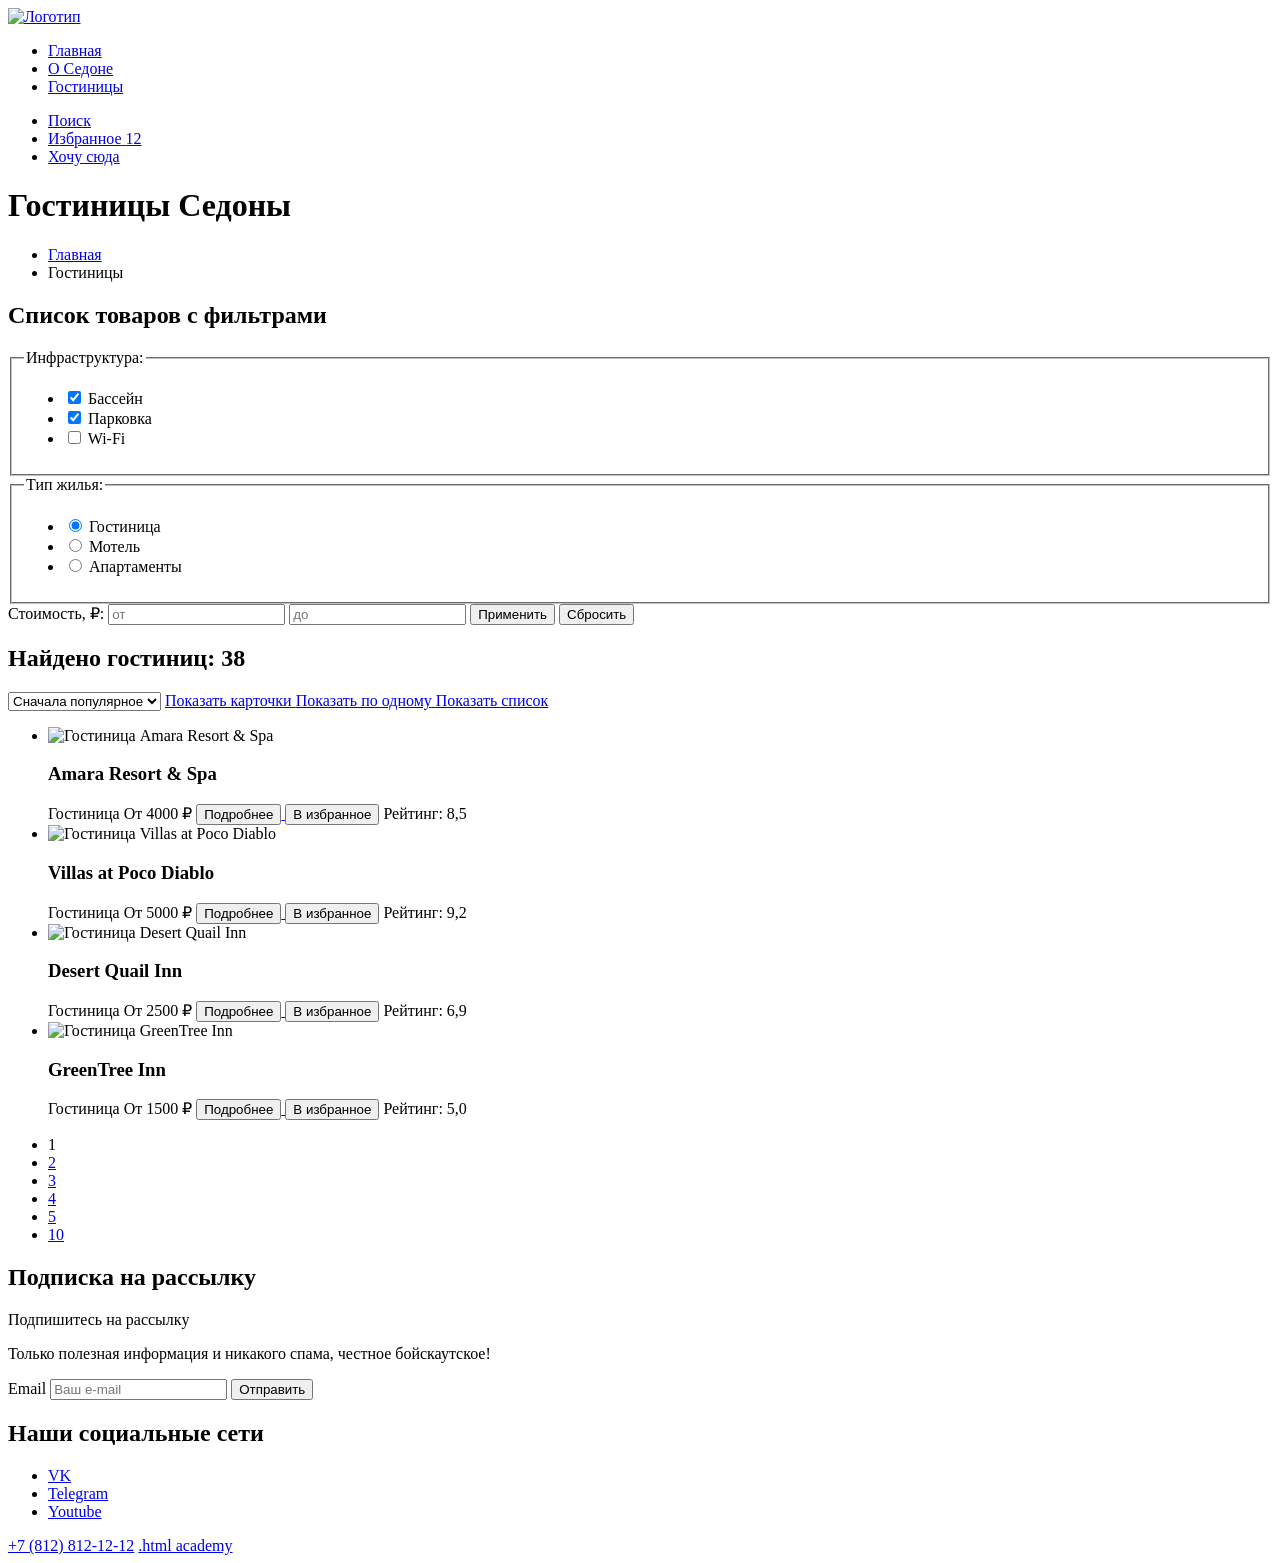
==== catalog.html @ 197e9eb6 "Добавление разметки каталога" ====
<!DOCTYPE html>
<html lang="ru">

    <head>
        <meta charset="UTF-8">
        <meta name="viewport" content="width=device-width, initial-scale=1.0">
        <title>Седона - каталог гостиниц</title>
    </head>

    <body>
        <header class="main-header">
            <nav class="site-navigation">
                <a class="logo-link" href="#">
                    <img src="img/logo.png" alt="Логотип">
                </a>
                <ul class="nav-list">
                    <li class="nav-list-item">
                        <a class="nav-list-link" href="index.html">Главная</a>
                    </li>
                    <li class="nav-list-item">
                        <a class="nav-list-link" href="about.html">О Седоне</a>
                    </li>
                    <li class="nav-list-item">
                        <a class="nav-list-link-current" href="catalog.html">Гостиницы</a>
                    </li>
                </ul>
                <ul class="nav-list navigation-user">
                    <li class="nav-list-item">
                        <a class="nav-list-link" href="search.html">
                            <span class="visually-hidden">Поиск</span>
                        </a>
                    </li>
                    <li class="nav-list-item">
                        <a class="nav-list-link" href="selected.html">
                            <span class="visually-hidden">Избранное</span>
                            <span class="selected-number">12</span>
                        </a>
                    </li>
                    <li class="nav-list-item">
                        <a class="nav-list-link" href="#">Хочу сюда</a>
                    </li>
                </ul>
            </nav>
        </header>
        <main>
            <header class="header-inner">
                <h1 class="header-inner-title">Гостиницы Седоны</h1>
                <ul class="breadcrumbs">
                    <li class="breadcrumbs-item">
                        <a class="breadctumbs-item-link" href="index.html">
                            <span class="visually-hidden">Главная</span>
                        </a>
                    </li>
                    <li class="breadcrumbs-item">
                        <a class="breadctumbs-item-link">Гостиницы</a>
                    </li>
                </ul>
            </header>
            <section class="catalog-products">
                <h2 class="visually-hidden">Список товаров с фильтрами</h2>
                <form class="catalog-filter" action="https://echo.htmlacademy.ru" method="get">
                    <fieldset class="catalog-filter-group">
                        <legend class="catalog-filter-title">Инфраструктура:</legend>
                        <ul class="catalog-filter-list">
                            <li class="catalog-filter-list-item">
                                <label class="control">
                                    <input class="control-input" type="checkbox" name="pool" checked>
                                    Бассейн
                                </label>
                            </li>
                            <li class="catalog-filter-list-item">
                                <label class="control">
                                    <input class="control-input" type="checkbox" name="parking" checked>
                                    Парковка
                                </label>
                            </li>
                            <li class="catalog-filter-list-item">
                                <label class="control">
                                    <input class="control-input" type="checkbox" name="wifi">
                                    Wi-Fi
                                </label>
                            </li>
                        </ul>
                    </fieldset>
                    <fieldset class="catalog-filter-group">
                        <legend class="catalog-filter-title">Тип жилья:</legend>
                        <ul class="catalog-filter-list">
                            <li class="catalog-filter-list-item">
                                <label class="control">
                                    <input class="control-input" type="radio" name="accomodation" value="hotel" checked>
                                    Гостиница
                                </label>
                            </li>
                            <li class="catalog-filter-list-item">
                                <label class="control">
                                    <input class="control-input" type="radio" name="accomodation" value="motel">
                                    Мотель
                                </label>
                            </li>
                            <li class="catalog-filter-list-item">
                                <label class="control">
                                    <input class="control-input" type="radio" name="accomodation" value="apartments">
                                    Апартаменты
                                </label>
                            </li>
                        </ul>
                    </fieldset>
                    <label for="filter-from">Стоимость, ₽:</label>
                    <input class="filter-from" type="number" placeholder="от" name="filter-from" id="filter-from">
                    <input class="filter-to" type="number" placeholder="до" name="filter-to" id="filter-to">
                    <button class="button-submit" type="submit">Применить</button>
                    <button class="button-reset" type="reset">Сбросить</button>
                </form>
            </section>
            <h2 class="filter-results">Найдено гостиниц: 38</h2>
            <select class="select-control">
                <option value="popular">Сначала популярное</option>
                <option value="cheap">Сначала дешевое</option>
                <option value="expensive">Сначала дорогое</option>
            </select>
            <a href="#" class="button button-light">
                <span class="visually-hidden">Показать карточки</span>
            </a>
            <a class="button" href="#">
                <span class="visually-hidden">Показать по одному</span>
            </a>
            <a class="button" href="#">
                <span class="visually-hidden">Показать список</span>
            </a>
            <ul class="hotels-list">
                <li class="hotels-list-item">
                    <div class="hotel-card">
                        <img class="hotel-card-image" src="#" alt="Гостиница Amara Resort & Spa">
                        <h3 class="hotel-card-title">Amara Resort & Spa</h3>
                        <span class="filter-type-hotel">Гостиница</span>
                        <span class="filter-type-price">От 4000 ₽</span>
                        <a class="hotel-card-link" href="#">
                            <button class="button-more" type="button">Подробнее</button>
                        </a>
                        <button class="button-not-selected" type="button">В избранное</button>
                        <span class="rating">Рейтинг: 8,5</span>
                    </div>
                </li>
                <li class="hotels-list-item">
                    <div class="hotel-card">
                        <img class="hotel-card-image" src="#" alt="Гостиница Villas at Poco Diablo">
                        <h3 class="hotel-card-title">Villas at Poco Diablo</h3>
                        <span class="filter-type-hotel">Гостиница</span>
                        <span class="filter-type-price">От 5000 ₽</span>
                        <a class="hotel-card-link" href="#">
                            <button class="button-more" type="button">Подробнее</button>
                        </a>
                        <button class="button-not-selected" type="button">В избранное</button>
                        <span class="rating">Рейтинг: 9,2</span>
                    </div>
                </li>
                <li class="hotels-list-item">
                    <div class="hotel-card">
                        <img class="hotel-card-image" src="#" alt="Гостиница Desert Quail Inn">
                        <h3 class="hotel-card-title">Desert Quail Inn</h3>
                        <span class="filter-type-hotel">Гостиница</span>
                        <span class="filter-type-price">От 2500 ₽</span>
                        <a class="hotel-card-link" href="#">
                            <button class="button-more" type="button">Подробнее</button>
                        </a>
                        <button class="button-not-selected" type="button">В избранное</button>
                        <span class="rating">Рейтинг: 6,9</span>
                    </div>
                </li>
                <li class="hotels-list-item">
                    <div class="hotel-card">
                        <img class="hotel-card-image" src="#" alt="Гостиница GreenTree Inn">
                        <h3 class="hotel-card-title">GreenTree Inn</h3>
                        <span class="filter-type-hotel">Гостиница</span>
                        <span class="filter-type-price">От 1500 ₽</span>
                        <a class="hotel-card-link" href="#">
                            <button class="button-more" type="button">Подробнее</button>
                        </a>
                        <button class="button-not-selected" type="button">В избранное</button>
                        <span class="rating">Рейтинг: 5,0</span>
                    </div>
                </li>
            </ul>
            <ul class="pagination">
          <li class="pagination-item">
            <a class="pagination-link pagination-current">1</a>
          </li>
          <li class="pagination-item">
            <a class="pagination-link" href="#">2</a>
          </li>
          <li class="pagination-item">
            <a class="pagination-link" href="#">3</a>
          </li>
          <li class="pagination-item">
            <a class="pagination-link" href="#">4</a>
          </li>
          <li class="pagination-item">
            <a class="pagination-link" href="#">5</a>
          </li>
          <li class="pagination-item">
            <a class="pagination-link" href="#">10</a>
          </li>
        </ul>
        </main>
        <footer class="main-footer">
            <section class="subscribtion-light">
                <h2 class="visually-hidden">Подписка на рассылку</h2>
                <p class="claiming-light">Подпишитесь на рассылку</p>
                <p class="claiming-description-light">Только полезная информация и никакого спама, честное бойскаутское!
                </p>
                <form class="newsletter-subscription" action="https://echo.htmlacademy.ru" method="post">
                    <label for="newsletter-email">Email</label>
                    <input class="field" type="email" placeholder="Ваш e-mail" name="newsletter-email"
                        id="newsletter-email" required>
                    <button class="button newsletter-button" type="submit">
                        <span class="button-text">Отправить</span>
                    </button>
                </form>
            </section>
            <section class="social-media">
                <h2 class="visually-hidden">Наши социальные сети</h2>
                <ul class="social-media-list">
                    <li class="social-media-item">
                        <a href="https://vk.com/htmlacademy" class="button">
                            <span class="visually-hidden">VK</span>
                        </a>
                    </li>
                    <li class="social-media-item">
                        <a href="https://t.me/htmlacademy" class="button">
                            <span class="visually-hidden">Telegram</span>
                        </a>
                    </li>
                    <li class="social-media-item">
                        <a href="https://www.youtube.com/user/htmlacademyru" class="button">
                            <span class="visually-hidden">Youtube</span>
                        </a>
                    </li>
                </ul>
                <a class="phone" href="tel:+78128121212">+7 (812) 812-12-12</a>
                <a class="academy-link" href="https://htmlacademy.ru/">.html academy</a>
            </section>
        </footer>
    </body>

</html>
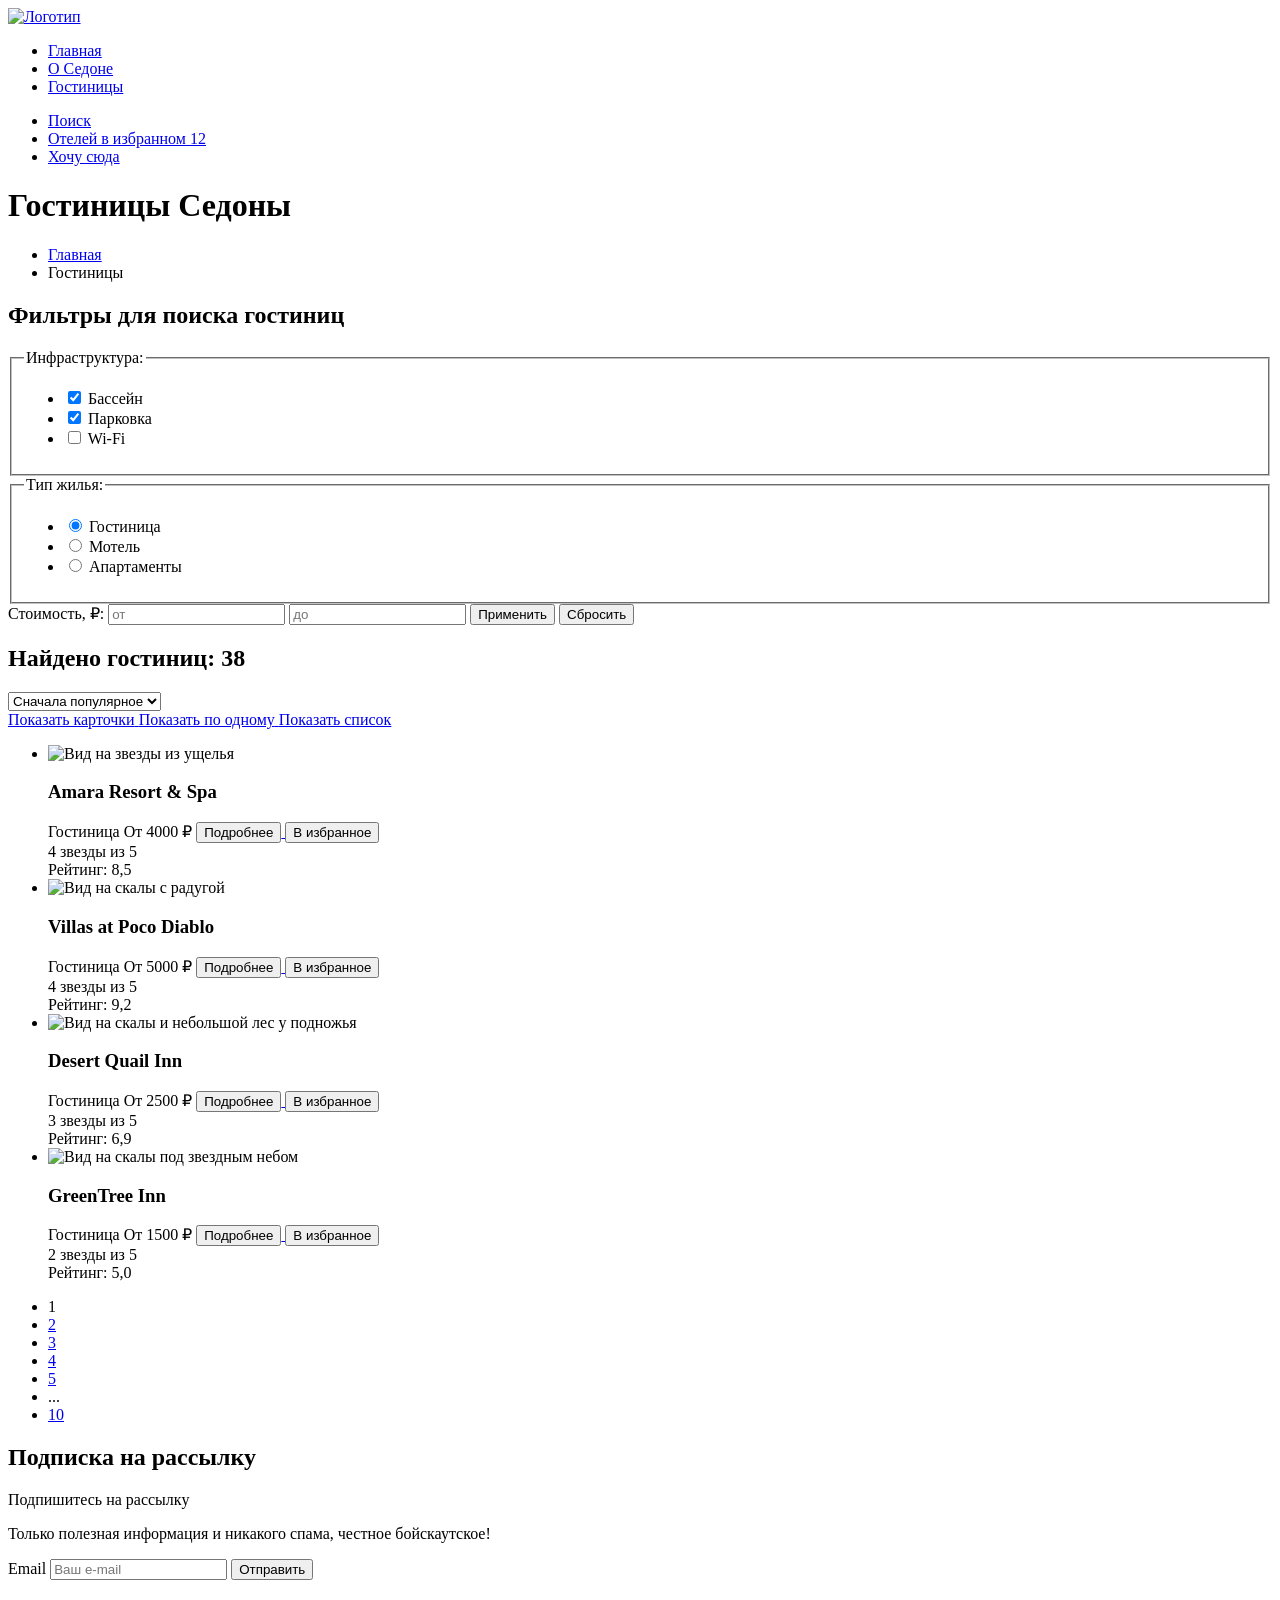
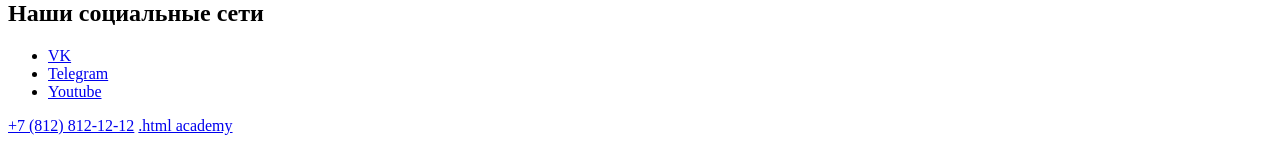
==== commit 6239d7b4: "Каталог - обновление разметки" ====
--- a/catalog.html
+++ b/catalog.html
@@ -10,18 +10,18 @@
     <body>
         <header class="main-header">
             <nav class="site-navigation">
-                <a class="logo-link" href="#">
+                <a class="logo-link" href="index.html" aria-current="page">
                     <img src="img/logo.png" alt="Логотип">
                 </a>
                 <ul class="nav-list">
                     <li class="nav-list-item">
-                        <a class="nav-list-link" href="index.html">Главная</a>
+                        <a class="nav-list-link nav-list-link-current" href="index.html">Главная</a>
                     </li>
                     <li class="nav-list-item">
                         <a class="nav-list-link" href="about.html">О Седоне</a>
                     </li>
                     <li class="nav-list-item">
-                        <a class="nav-list-link-current" href="catalog.html">Гостиницы</a>
+                        <a class="nav-list-link-current" href="catalog.html" aria-current="page">Гостиницы</a>
                     </li>
                 </ul>
                 <ul class="nav-list navigation-user">
@@ -32,7 +32,7 @@
                     </li>
                     <li class="nav-list-item">
                         <a class="nav-list-link" href="selected.html">
-                            <span class="visually-hidden">Избранное</span>
+                            <span class="visually-hidden">Отелей в избранном</span>
                             <span class="selected-number">12</span>
                         </a>
                     </li>
@@ -52,12 +52,12 @@
                         </a>
                     </li>
                     <li class="breadcrumbs-item">
-                        <a class="breadctumbs-item-link">Гостиницы</a>
+                        <a class="breadctumbs-item-link" aria-current="page">Гостиницы</a>
                     </li>
                 </ul>
             </header>
             <section class="catalog-products">
-                <h2 class="visually-hidden">Список товаров с фильтрами</h2>
+                <h2 class="visually-hidden">Фильтры для поиска гостиниц</h2>
                 <form class="catalog-filter" action="https://echo.htmlacademy.ru" method="get">
                     <fieldset class="catalog-filter-group">
                         <legend class="catalog-filter-title">Инфраструктура:</legend>
@@ -118,19 +118,21 @@
                 <option value="cheap">Сначала дешевое</option>
                 <option value="expensive">Сначала дорогое</option>
             </select>
-            <a href="#" class="button button-light">
-                <span class="visually-hidden">Показать карточки</span>
-            </a>
-            <a class="button" href="#">
-                <span class="visually-hidden">Показать по одному</span>
-            </a>
-            <a class="button" href="#">
-                <span class="visually-hidden">Показать список</span>
-            </a>
+            <div class="display-type">
+                <a class="button button-light button-light-current" href="catalog.html?view=tile">
+                    <span class="visually-hidden">Показать карточки</span>
+                </a>
+                <a class="button button-light" href="catalog.html?view=card">
+                    <span class="visually-hidden">Показать по одному</span>
+                </a>
+                <a class="button button-light" href="catalog.html?view=list">
+                    <span class="visually-hidden">Показать список</span>
+                </a>
+            </div>
             <ul class="hotels-list">
                 <li class="hotels-list-item">
                     <div class="hotel-card">
-                        <img class="hotel-card-image" src="#" alt="Гостиница Amara Resort & Spa">
+                        <img class="hotel-card-image" src="#" alt="Вид на звезды из ущелья">
                         <h3 class="hotel-card-title">Amara Resort & Spa</h3>
                         <span class="filter-type-hotel">Гостиница</span>
                         <span class="filter-type-price">От 4000 ₽</span>
@@ -138,12 +140,15 @@
                             <button class="button-more" type="button">Подробнее</button>
                         </a>
                         <button class="button-not-selected" type="button">В избранное</button>
+                        <div class="stars">
+                            <span class="visually-hidden">4 звезды из 5</span>
+                        </div>
                         <span class="rating">Рейтинг: 8,5</span>
                     </div>
                 </li>
                 <li class="hotels-list-item">
                     <div class="hotel-card">
-                        <img class="hotel-card-image" src="#" alt="Гостиница Villas at Poco Diablo">
+                        <img class="hotel-card-image" src="#" alt="Вид на скалы с радугой">
                         <h3 class="hotel-card-title">Villas at Poco Diablo</h3>
                         <span class="filter-type-hotel">Гостиница</span>
                         <span class="filter-type-price">От 5000 ₽</span>
@@ -151,12 +156,15 @@
                             <button class="button-more" type="button">Подробнее</button>
                         </a>
                         <button class="button-not-selected" type="button">В избранное</button>
+                        <div class="stars">
+                            <span class="visually-hidden">4 звезды из 5</span>
+                        </div>
                         <span class="rating">Рейтинг: 9,2</span>
                     </div>
                 </li>
                 <li class="hotels-list-item">
                     <div class="hotel-card">
-                        <img class="hotel-card-image" src="#" alt="Гостиница Desert Quail Inn">
+                        <img class="hotel-card-image" src="#" alt="Вид на скалы и небольшой лес у подножья">
                         <h3 class="hotel-card-title">Desert Quail Inn</h3>
                         <span class="filter-type-hotel">Гостиница</span>
                         <span class="filter-type-price">От 2500 ₽</span>
@@ -164,12 +172,15 @@
                             <button class="button-more" type="button">Подробнее</button>
                         </a>
                         <button class="button-not-selected" type="button">В избранное</button>
+                        <div class="stars">
+                            <span class="visually-hidden">3 звезды из 5</span>
+                        </div>
                         <span class="rating">Рейтинг: 6,9</span>
                     </div>
                 </li>
                 <li class="hotels-list-item">
                     <div class="hotel-card">
-                        <img class="hotel-card-image" src="#" alt="Гостиница GreenTree Inn">
+                        <img class="hotel-card-image" src="#" alt="Вид на скалы под звездным небом">
                         <h3 class="hotel-card-title">GreenTree Inn</h3>
                         <span class="filter-type-hotel">Гостиница</span>
                         <span class="filter-type-price">От 1500 ₽</span>
@@ -177,30 +188,36 @@
                             <button class="button-more" type="button">Подробнее</button>
                         </a>
                         <button class="button-not-selected" type="button">В избранное</button>
+                        <div class="stars">
+                            <span class="visually-hidden">2 звезды из 5</span>
+                        </div>
                         <span class="rating">Рейтинг: 5,0</span>
                     </div>
                 </li>
             </ul>
             <ul class="pagination">
-          <li class="pagination-item">
-            <a class="pagination-link pagination-current">1</a>
-          </li>
-          <li class="pagination-item">
-            <a class="pagination-link" href="#">2</a>
-          </li>
-          <li class="pagination-item">
-            <a class="pagination-link" href="#">3</a>
-          </li>
-          <li class="pagination-item">
-            <a class="pagination-link" href="#">4</a>
-          </li>
-          <li class="pagination-item">
-            <a class="pagination-link" href="#">5</a>
-          </li>
-          <li class="pagination-item">
-            <a class="pagination-link" href="#">10</a>
-          </li>
-        </ul>
+                <li class="pagination-item">
+                    <a class="pagination-link pagination-current" aria-current="page">1</a>
+                </li>
+                <li class="pagination-item">
+                    <a class="pagination-link" href="#">2</a>
+                </li>
+                <li class="pagination-item">
+                    <a class="pagination-link" href="#">3</a>
+                </li>
+                <li class="pagination-item">
+                    <a class="pagination-link" href="#">4</a>
+                </li>
+                <li class="pagination-item">
+                    <a class="pagination-link" href="#">5</a>
+                </li>
+                <li class="pagination-item">
+                    <span>...</span>
+                </li>
+                <li class="pagination-item">
+                    <a class="pagination-link" href="#">10</a>
+                </li>
+            </ul>
         </main>
         <footer class="main-footer">
             <section class="subscribtion-light">
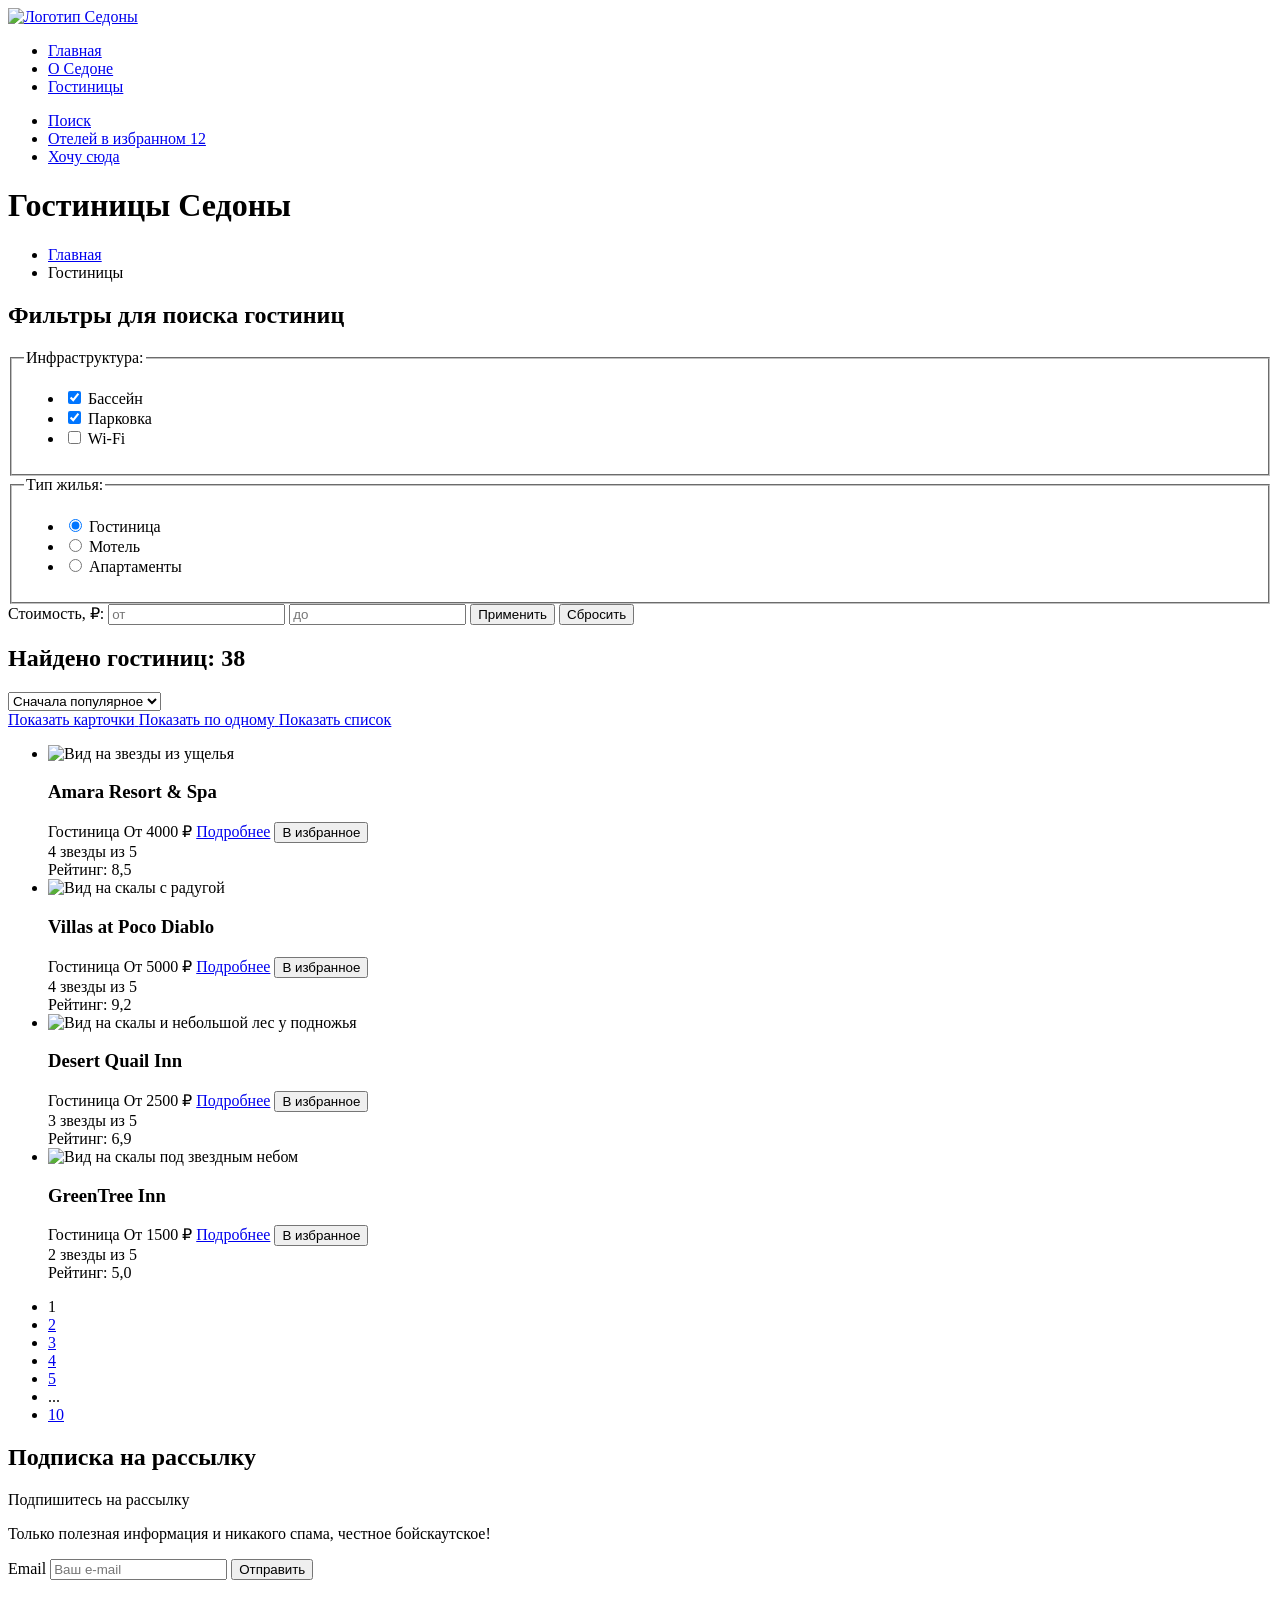
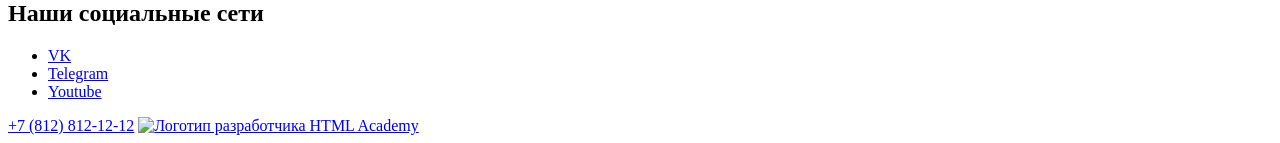
==== commit 260894a1: "Добавляет контентные изображения" ====
--- a/catalog.html
+++ b/catalog.html
@@ -7,11 +7,11 @@
         <title>Седона - каталог гостиниц</title>
     </head>
 
-    <body>
+    <body class="catalog-body">
         <header class="main-header">
             <nav class="site-navigation">
                 <a class="logo-link" href="index.html" aria-current="page">
-                    <img src="img/logo.png" alt="Логотип">
+                    <img src="./img/images/logo.svg" alt="Логотип Седоны" width="140" height="70">
                 </a>
                 <ul class="nav-list">
                     <li class="nav-list-item">
@@ -42,7 +42,7 @@
                 </ul>
             </nav>
         </header>
-        <main>
+        <main class="catalog-main">
             <header class="header-inner">
                 <h1 class="header-inner-title">Гостиницы Седоны</h1>
                 <ul class="breadcrumbs">
@@ -132,13 +132,12 @@
             <ul class="hotels-list">
                 <li class="hotels-list-item">
                     <div class="hotel-card">
-                        <img class="hotel-card-image" src="#" alt="Вид на звезды из ущелья">
+                        <img class="hotel-card-image" src="./img/images/hotel-1.jpg" alt="Вид на звезды из ущелья"
+                            width="300" height="212">
                         <h3 class="hotel-card-title">Amara Resort & Spa</h3>
                         <span class="filter-type-hotel">Гостиница</span>
                         <span class="filter-type-price">От 4000 ₽</span>
-                        <a class="hotel-card-link" href="#">
-                            <button class="button-more" type="button">Подробнее</button>
-                        </a>
+                        <a class="hotel-card-link" href="#">Подробнее</a>
                         <button class="button-not-selected" type="button">В избранное</button>
                         <div class="stars">
                             <span class="visually-hidden">4 звезды из 5</span>
@@ -148,13 +147,12 @@
                 </li>
                 <li class="hotels-list-item">
                     <div class="hotel-card">
-                        <img class="hotel-card-image" src="#" alt="Вид на скалы с радугой">
+                        <img class="hotel-card-image" src="./img/images/hotel-2.jpg" alt="Вид на скалы с радугой"
+                            width="300" height="212">
                         <h3 class="hotel-card-title">Villas at Poco Diablo</h3>
                         <span class="filter-type-hotel">Гостиница</span>
                         <span class="filter-type-price">От 5000 ₽</span>
-                        <a class="hotel-card-link" href="#">
-                            <button class="button-more" type="button">Подробнее</button>
-                        </a>
+                        <a class="hotel-card-link" href="#">Подробнее</a>
                         <button class="button-not-selected" type="button">В избранное</button>
                         <div class="stars">
                             <span class="visually-hidden">4 звезды из 5</span>
@@ -164,13 +162,12 @@
                 </li>
                 <li class="hotels-list-item">
                     <div class="hotel-card">
-                        <img class="hotel-card-image" src="#" alt="Вид на скалы и небольшой лес у подножья">
+                        <img class="hotel-card-image" src="./img/images/hotel-3.jpg"
+                            alt="Вид на скалы и небольшой лес у подножья" width="300" height="212">
                         <h3 class="hotel-card-title">Desert Quail Inn</h3>
                         <span class="filter-type-hotel">Гостиница</span>
                         <span class="filter-type-price">От 2500 ₽</span>
-                        <a class="hotel-card-link" href="#">
-                            <button class="button-more" type="button">Подробнее</button>
-                        </a>
+                        <a class="hotel-card-link" href="#">Подробнее</a>
                         <button class="button-not-selected" type="button">В избранное</button>
                         <div class="stars">
                             <span class="visually-hidden">3 звезды из 5</span>
@@ -180,13 +177,12 @@
                 </li>
                 <li class="hotels-list-item">
                     <div class="hotel-card">
-                        <img class="hotel-card-image" src="#" alt="Вид на скалы под звездным небом">
+                        <img class="hotel-card-image" src="./img/images/hotel-4.jpg"
+                            alt="Вид на скалы под звездным небом" width="300" height="212">
                         <h3 class="hotel-card-title">GreenTree Inn</h3>
                         <span class="filter-type-hotel">Гостиница</span>
                         <span class="filter-type-price">От 1500 ₽</span>
-                        <a class="hotel-card-link" href="#">
-                            <button class="button-more" type="button">Подробнее</button>
-                        </a>
+                        <a class="hotel-card-link" href="#">Подробнее</a>
                         <button class="button-not-selected" type="button">В избранное</button>
                         <div class="stars">
                             <span class="visually-hidden">2 звезды из 5</span>
@@ -254,7 +250,10 @@
                     </li>
                 </ul>
                 <a class="phone" href="tel:+78128121212">+7 (812) 812-12-12</a>
-                <a class="academy-link" href="https://htmlacademy.ru/">.html academy</a>
+                <a class="academy-link" href="https://htmlacademy.ru/">
+                    <img src="./img/images/html-academy-logo.svg" alt="Логотип разработчика HTML Academy" width="115"
+                        height="33">
+                </a>
             </section>
         </footer>
     </body>
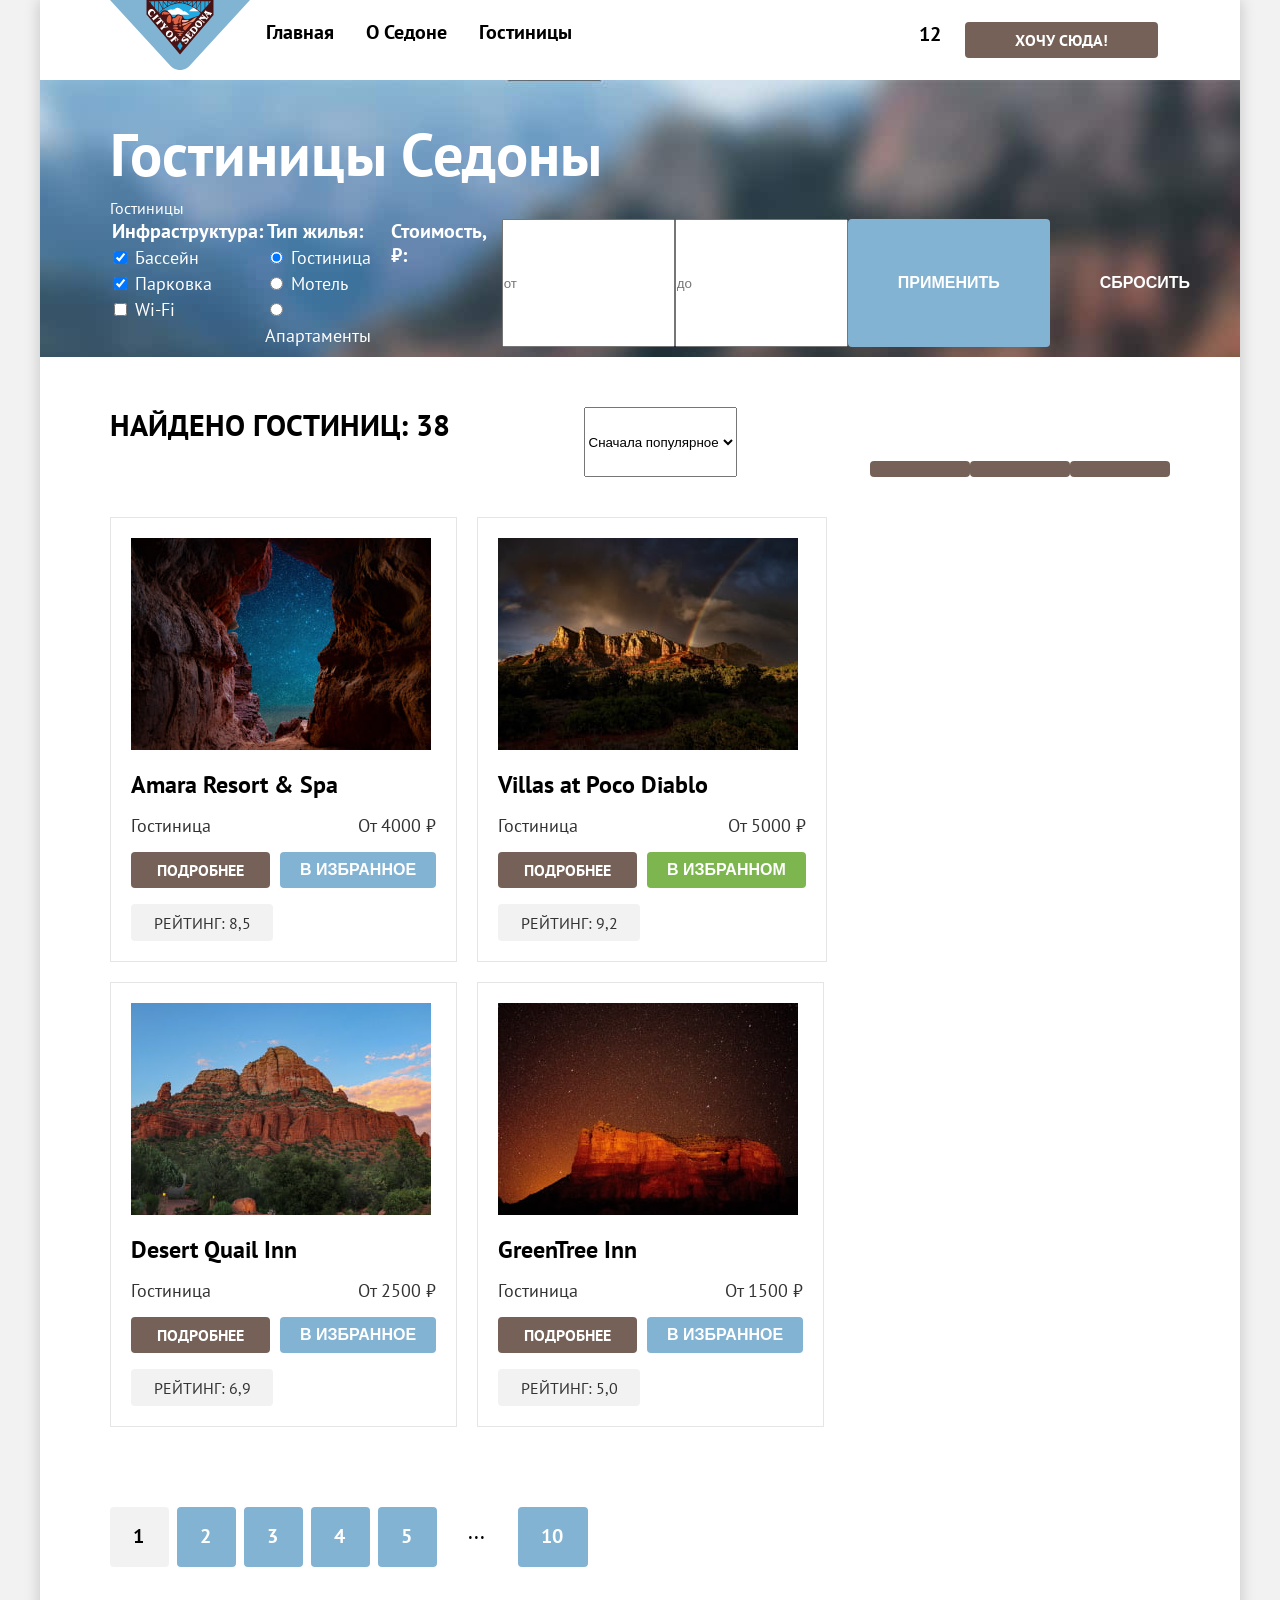
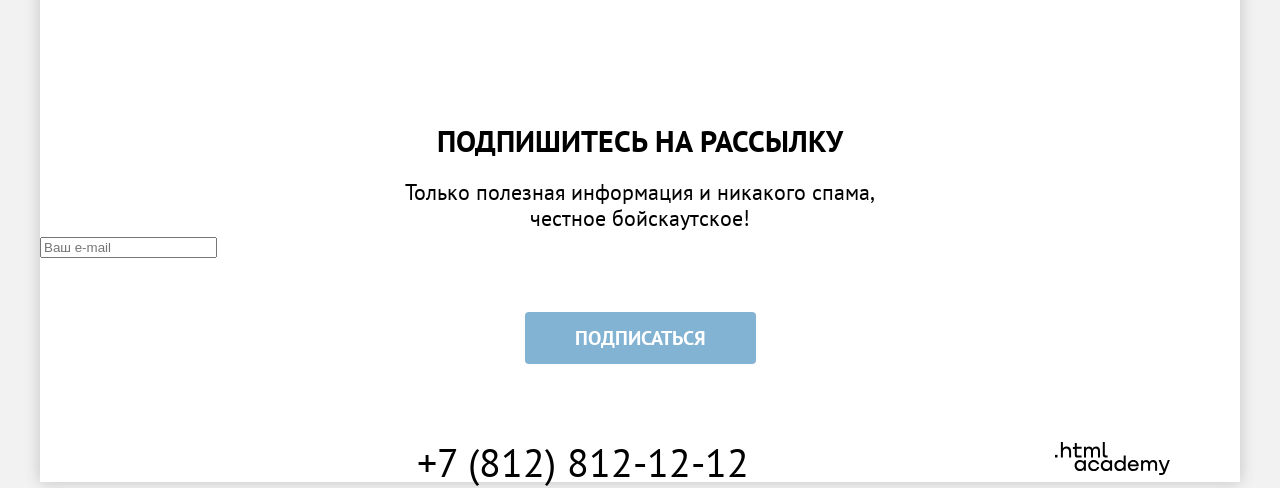
==== commit 259c3d24: "Обновление разметки, флексы" ====
--- a/catalog.html
+++ b/catalog.html
@@ -5,257 +5,294 @@
         <meta charset="UTF-8">
         <meta name="viewport" content="width=device-width, initial-scale=1.0">
         <title>Седона - каталог гостиниц</title>
+        <link rel="stylesheet" href="./styles/styles.css">
     </head>
 
-    <body class="catalog-body">
-        <header class="main-header">
-            <nav class="site-navigation">
-                <a class="logo-link" href="index.html" aria-current="page">
-                    <img src="./img/images/logo.svg" alt="Логотип Седоны" width="140" height="70">
-                </a>
-                <ul class="nav-list">
-                    <li class="nav-list-item">
-                        <a class="nav-list-link nav-list-link-current" href="index.html">Главная</a>
-                    </li>
-                    <li class="nav-list-item">
-                        <a class="nav-list-link" href="about.html">О Седоне</a>
-                    </li>
-                    <li class="nav-list-item">
-                        <a class="nav-list-link-current" href="catalog.html" aria-current="page">Гостиницы</a>
-                    </li>
-                </ul>
-                <ul class="nav-list navigation-user">
-                    <li class="nav-list-item">
-                        <a class="nav-list-link" href="search.html">
-                            <span class="visually-hidden">Поиск</span>
-                        </a>
-                    </li>
-                    <li class="nav-list-item">
-                        <a class="nav-list-link" href="selected.html">
-                            <span class="visually-hidden">Отелей в избранном</span>
-                            <span class="selected-number">12</span>
-                        </a>
-                    </li>
-                    <li class="nav-list-item">
-                        <a class="nav-list-link" href="#">Хочу сюда</a>
-                    </li>
-                </ul>
-            </nav>
-        </header>
-        <main class="catalog-main">
-            <header class="header-inner">
-                <h1 class="header-inner-title">Гостиницы Седоны</h1>
-                <ul class="breadcrumbs">
-                    <li class="breadcrumbs-item">
-                        <a class="breadctumbs-item-link" href="index.html">
-                            <span class="visually-hidden">Главная</span>
-                        </a>
-                    </li>
-                    <li class="breadcrumbs-item">
-                        <a class="breadctumbs-item-link" aria-current="page">Гостиницы</a>
-                    </li>
-                </ul>
+    <body class="index-body">
+        <div class="container">
+            <!--Header-->
+            <header class="main-header">
+                <nav class="site-navigation">
+                    <a class="logo-link" href="index.html" aria-current="page">
+                        <img src="./img/images/logo.svg" alt="Логотип Седоны" width="140" height="70">
+                    </a>
+                    <ul class="nav-list">
+                        <li class="nav-list-item">
+                            <a class="nav-list-link nav-list-link-current" href="index.html"
+                                aria-current="page">Главная</a>
+                        </li>
+                        <li class="nav-list-item">
+                            <a class="nav-list-link" href="about.html">О Седоне</a>
+                        </li>
+                        <li class="nav-list-item">
+                            <a class="nav-list-link" href="catalog.html">Гостиницы</a>
+                        </li>
+                    </ul>
+                    <ul class="navigation-user">
+                        <li class="navigation-user-item">
+                            <a class="navigation-user-link navigation-user-search" href="search.html">
+                                <span class="visually-hidden">Поиск</span>
+                            </a>
+                        </li>
+                        <li class="navigation-user-item">
+                            <a class="navigation-user-link navigation-user-selected" href="selected.html">
+                                <span class="visually-hidden">Избранное и количество гостиниц в избранном</span>
+                                <span class="selected-number">12</span>
+                            </a>
+                        </li>
+                        <li class="navigation-user-item">
+                            <a class="navigation-user-button" href="#">Хочу сюда!</a>
+                        </li>
+                    </ul>
+                </nav>
             </header>
-            <section class="catalog-products">
-                <h2 class="visually-hidden">Фильтры для поиска гостиниц</h2>
-                <form class="catalog-filter" action="https://echo.htmlacademy.ru" method="get">
-                    <fieldset class="catalog-filter-group">
-                        <legend class="catalog-filter-title">Инфраструктура:</legend>
-                        <ul class="catalog-filter-list">
-                            <li class="catalog-filter-list-item">
-                                <label class="control">
-                                    <input class="control-input" type="checkbox" name="pool" checked>
-                                    Бассейн
-                                </label>
+            <main class="catalog-main">
+                <section class="filters">
+                    <header class="header-inner">
+                        <h1 class="header-inner-title">Гостиницы Седоны</h1>
+                        <ul class="breadcrumbs">
+                            <li class="breadcrumbs-item">
+                                <a class="breadctumbs-item-link" href="index.html">
+                                    <span class="visually-hidden">Главная</span>
+                                </a>
                             </li>
-                            <li class="catalog-filter-list-item">
-                                <label class="control">
-                                    <input class="control-input" type="checkbox" name="parking" checked>
-                                    Парковка
-                                </label>
-                            </li>
-                            <li class="catalog-filter-list-item">
-                                <label class="control">
-                                    <input class="control-input" type="checkbox" name="wifi">
-                                    Wi-Fi
-                                </label>
+                            <li class="breadcrumbs-item">
+                                <a class="breadctumbs-item-link" aria-current="page">Гостиницы</a>
                             </li>
                         </ul>
-                    </fieldset>
-                    <fieldset class="catalog-filter-group">
-                        <legend class="catalog-filter-title">Тип жилья:</legend>
-                        <ul class="catalog-filter-list">
-                            <li class="catalog-filter-list-item">
-                                <label class="control">
-                                    <input class="control-input" type="radio" name="accomodation" value="hotel" checked>
-                                    Гостиница
-                                </label>
-                            </li>
-                            <li class="catalog-filter-list-item">
-                                <label class="control">
-                                    <input class="control-input" type="radio" name="accomodation" value="motel">
-                                    Мотель
-                                </label>
-                            </li>
-                            <li class="catalog-filter-list-item">
-                                <label class="control">
-                                    <input class="control-input" type="radio" name="accomodation" value="apartments">
-                                    Апартаменты
-                                </label>
-                            </li>
-                        </ul>
-                    </fieldset>
-                    <label for="filter-from">Стоимость, ₽:</label>
-                    <input class="filter-from" type="number" placeholder="от" name="filter-from" id="filter-from">
-                    <input class="filter-to" type="number" placeholder="до" name="filter-to" id="filter-to">
-                    <button class="button-submit" type="submit">Применить</button>
-                    <button class="button-reset" type="reset">Сбросить</button>
-                </form>
-            </section>
-            <h2 class="filter-results">Найдено гостиниц: 38</h2>
-            <select class="select-control">
-                <option value="popular">Сначала популярное</option>
-                <option value="cheap">Сначала дешевое</option>
-                <option value="expensive">Сначала дорогое</option>
-            </select>
-            <div class="display-type">
-                <a class="button button-light button-light-current" href="catalog.html?view=tile">
-                    <span class="visually-hidden">Показать карточки</span>
-                </a>
-                <a class="button button-light" href="catalog.html?view=card">
-                    <span class="visually-hidden">Показать по одному</span>
-                </a>
-                <a class="button button-light" href="catalog.html?view=list">
-                    <span class="visually-hidden">Показать список</span>
-                </a>
-            </div>
-            <ul class="hotels-list">
-                <li class="hotels-list-item">
-                    <div class="hotel-card">
-                        <img class="hotel-card-image" src="./img/images/hotel-1.jpg" alt="Вид на звезды из ущелья"
-                            width="300" height="212">
-                        <h3 class="hotel-card-title">Amara Resort & Spa</h3>
-                        <span class="filter-type-hotel">Гостиница</span>
-                        <span class="filter-type-price">От 4000 ₽</span>
-                        <a class="hotel-card-link" href="#">Подробнее</a>
-                        <button class="button-not-selected" type="button">В избранное</button>
-                        <div class="stars">
-                            <span class="visually-hidden">4 звезды из 5</span>
-                        </div>
-                        <span class="rating">Рейтинг: 8,5</span>
+                    </header>
+                    <section class="catalog-products">
+                        <h2 class="visually-hidden">Фильтры для поиска гостиниц</h2>
+                        <form class="catalog-filter" action="https://echo.htmlacademy.ru" method="get">
+                            <fieldset class="catalog-filter-group">
+                                <legend class="catalog-filter-title">Инфраструктура:</legend>
+                                <ul class="catalog-filter-list">
+                                    <li class="catalog-filter-list-item">
+                                        <label class="control">
+                                            <input class="control-input" type="checkbox" name="pool" checked>
+                                            Бассейн
+                                        </label>
+                                    </li>
+                                    <li class="catalog-filter-list-item">
+                                        <label class="control">
+                                            <input class="control-input" type="checkbox" name="parking" checked>
+                                            Парковка
+                                        </label>
+                                    </li>
+                                    <li class="catalog-filter-list-item">
+                                        <label class="control">
+                                            <input class="control-input" type="checkbox" name="wifi">
+                                            Wi-Fi
+                                        </label>
+                                    </li>
+                                </ul>
+                            </fieldset>
+                            <fieldset class="catalog-filter-group">
+                                <legend class="catalog-filter-title">Тип жилья:</legend>
+                                <ul class="catalog-filter-list">
+                                    <li class="catalog-filter-list-item">
+                                        <label class="control">
+                                            <input class="control-input" type="radio" name="accomodation" value="hotel"
+                                                checked>
+                                            Гостиница
+                                        </label>
+                                    </li>
+                                    <li class="catalog-filter-list-item">
+                                        <label class="control">
+                                            <input class="control-input" type="radio" name="accomodation" value="motel">
+                                            Мотель
+                                        </label>
+                                    </li>
+                                    <li class="catalog-filter-list-item">
+                                        <label class="control">
+                                            <input class="control-input" type="radio" name="accomodation"
+                                                value="apartments">
+                                            Апартаменты
+                                        </label>
+                                    </li>
+                                </ul>
+                            </fieldset>
+                            <label class="catalog-filter-title" for="filter-from">Стоимость, ₽:</label>
+                            <input class="filter-from" type="number" placeholder="от" name="filter-from"
+                                id="filter-from">
+                            <input class="filter-to" type="number" placeholder="до" name="filter-to" id="filter-to">
+                            <button class="button button-submit" type="submit">Применить</button>
+                            <button class="button button-reset" type="reset">Сбросить</button>
+                        </form>
+                    </section>
+                </section>
+                <section class="filter-result-display">
+                    <h2 class="filter-results">Найдено гостиниц: 38</h2>
+                    <select class="select-control">
+                        <option value="popular">Сначала популярное</option>
+                        <option value="cheap">Сначала дешевое</option>
+                        <option value="expensive">Сначала дорогое</option>
+                    </select>
+                    <div class="display-type">
+                        <a class="button button-light button-light-current" href="catalog.html?view=tile">
+                            <span class="visually-hidden">Показать карточки</span>
+                        </a>
+                        <a class="button button-light" href="catalog.html?view=card">
+                            <span class="visually-hidden">Показать по одному</span>
+                        </a>
+                        <a class="button button-light" href="catalog.html?view=list">
+                            <span class="visually-hidden">Показать список</span>
+                        </a>
                     </div>
-                </li>
-                <li class="hotels-list-item">
-                    <div class="hotel-card">
-                        <img class="hotel-card-image" src="./img/images/hotel-2.jpg" alt="Вид на скалы с радугой"
-                            width="300" height="212">
-                        <h3 class="hotel-card-title">Villas at Poco Diablo</h3>
-                        <span class="filter-type-hotel">Гостиница</span>
-                        <span class="filter-type-price">От 5000 ₽</span>
-                        <a class="hotel-card-link" href="#">Подробнее</a>
-                        <button class="button-not-selected" type="button">В избранное</button>
-                        <div class="stars">
-                            <span class="visually-hidden">4 звезды из 5</span>
-                        </div>
-                        <span class="rating">Рейтинг: 9,2</span>
-                    </div>
-                </li>
-                <li class="hotels-list-item">
-                    <div class="hotel-card">
-                        <img class="hotel-card-image" src="./img/images/hotel-3.jpg"
-                            alt="Вид на скалы и небольшой лес у подножья" width="300" height="212">
-                        <h3 class="hotel-card-title">Desert Quail Inn</h3>
-                        <span class="filter-type-hotel">Гостиница</span>
-                        <span class="filter-type-price">От 2500 ₽</span>
-                        <a class="hotel-card-link" href="#">Подробнее</a>
-                        <button class="button-not-selected" type="button">В избранное</button>
-                        <div class="stars">
-                            <span class="visually-hidden">3 звезды из 5</span>
-                        </div>
-                        <span class="rating">Рейтинг: 6,9</span>
-                    </div>
-                </li>
-                <li class="hotels-list-item">
-                    <div class="hotel-card">
-                        <img class="hotel-card-image" src="./img/images/hotel-4.jpg"
-                            alt="Вид на скалы под звездным небом" width="300" height="212">
-                        <h3 class="hotel-card-title">GreenTree Inn</h3>
-                        <span class="filter-type-hotel">Гостиница</span>
-                        <span class="filter-type-price">От 1500 ₽</span>
-                        <a class="hotel-card-link" href="#">Подробнее</a>
-                        <button class="button-not-selected" type="button">В избранное</button>
-                        <div class="stars">
-                            <span class="visually-hidden">2 звезды из 5</span>
-                        </div>
-                        <span class="rating">Рейтинг: 5,0</span>
-                    </div>
-                </li>
-            </ul>
-            <ul class="pagination">
-                <li class="pagination-item">
-                    <a class="pagination-link pagination-current" aria-current="page">1</a>
-                </li>
-                <li class="pagination-item">
-                    <a class="pagination-link" href="#">2</a>
-                </li>
-                <li class="pagination-item">
-                    <a class="pagination-link" href="#">3</a>
-                </li>
-                <li class="pagination-item">
-                    <a class="pagination-link" href="#">4</a>
-                </li>
-                <li class="pagination-item">
-                    <a class="pagination-link" href="#">5</a>
-                </li>
-                <li class="pagination-item">
-                    <span>...</span>
-                </li>
-                <li class="pagination-item">
-                    <a class="pagination-link" href="#">10</a>
-                </li>
-            </ul>
-        </main>
-        <footer class="main-footer">
-            <section class="subscribtion-light">
-                <h2 class="visually-hidden">Подписка на рассылку</h2>
-                <p class="claiming-light">Подпишитесь на рассылку</p>
-                <p class="claiming-description-light">Только полезная информация и никакого спама, честное бойскаутское!
-                </p>
-                <form class="newsletter-subscription" action="https://echo.htmlacademy.ru" method="post">
-                    <label for="newsletter-email">Email</label>
-                    <input class="field" type="email" placeholder="Ваш e-mail" name="newsletter-email"
-                        id="newsletter-email" required>
-                    <button class="button newsletter-button" type="submit">
-                        <span class="button-text">Отправить</span>
-                    </button>
-                </form>
-            </section>
-            <section class="social-media">
-                <h2 class="visually-hidden">Наши социальные сети</h2>
-                <ul class="social-media-list">
-                    <li class="social-media-item">
-                        <a href="https://vk.com/htmlacademy" class="button">
-                            <span class="visually-hidden">VK</span>
-                        </a>
-                    </li>
-                    <li class="social-media-item">
-                        <a href="https://t.me/htmlacademy" class="button">
-                            <span class="visually-hidden">Telegram</span>
-                        </a>
-                    </li>
-                    <li class="social-media-item">
-                        <a href="https://www.youtube.com/user/htmlacademyru" class="button">
-                            <span class="visually-hidden">Youtube</span>
-                        </a>
+                </section>
+                <ul class="hotels-list">
+                    <li class="hotels-list-item">
+                        <div class="hotel-card">
+                            <img class="hotel-card-image" src="./img/images/hotel-1.jpg" alt="Вид на звезды из ущелья"
+                                width="300" height="212">
+                            <h3 class="hotel-card-title">Amara Resort & Spa</h3>
+                            <div class="price">
+                                <span class="filter-type-hotel">Гостиница</span>
+                                <span class="filter-type-price">От 4000 ₽</span>
+                            </div>
+                            <div class="card-buttons">
+                                <a class="hotel-button hotel-card-link" href="#">Подробнее</a>
+                                <button class="hotel-button button-not-selected" type="button">В избранное</button>
+                            </div>
+                            <div class="stars">
+                                <span class="visually-hidden">4 звезды из 5</span>
+                                <span class="rating">Рейтинг: 8,5</span>
+                            </div>
+
+                        </div>
+                    </li>
+                    <li class="hotels-list-item">
+                        <div class="hotel-card">
+                            <img class="hotel-card-image" src="./img/images/hotel-2.jpg" alt="Вид на скалы с радугой"
+                                width="300" height="212">
+
+                            <h3 class="hotel-card-title">Villas at Poco Diablo</h3>
+                            <div class="price">
+                                <span class="filter-type-hotel">Гостиница</span>
+                                <span class="filter-type-price">От 5000 ₽</span>
+                            </div>
+                            <div class="card-buttons">
+                                <a class="hotel-button hotel-card-link" href="#">Подробнее</a>
+                                <button class="hotel-button button-selected" type="button">В избранном</button>
+                            </div>
+                            <div class="stars">
+                                <span class="visually-hidden">4 звезды из 5</span>
+                                <span class="rating">Рейтинг: 9,2</span>
+                            </div>
+
+                        </div>
+                    </li>
+                    <li class="hotels-list-item">
+                        <div class="hotel-card">
+                            <img class="hotel-card-image" src="./img/images/hotel-3.jpg"
+                                alt="Вид на скалы и небольшой лес у подножья" width="300" height="212">
+                            <h3 class="hotel-card-title">Desert Quail Inn</h3>
+                            <div class="price">
+                                <span class="filter-type-hotel">Гостиница</span>
+                                <span class="filter-type-price">От 2500 ₽</span>
+                            </div>
+                            <div class="card-buttons">
+                                <a class="hotel-button hotel-card-link" href="#">Подробнее</a>
+                                <button class="hotel-button button-not-selected" type="button">В избранное</button>
+                            </div>
+                            <div class="stars">
+                                <span class="visually-hidden">3 звезды из 5</span>
+                                <span class="rating">Рейтинг: 6,9</span>
+                            </div>
+
+                        </div>
+                    </li>
+                    <li class="hotels-list-item">
+                        <div class="hotel-card">
+                            <img class="hotel-card-image" src="./img/images/hotel-4.jpg"
+                                alt="Вид на скалы под звездным небом" width="300" height="212">
+                            <h3 class="hotel-card-title">GreenTree Inn</h3>
+                            <div class="price">
+                                <span class="filter-type-hotel">Гостиница</span>
+                                <span class="filter-type-price">От 1500 ₽</span>
+                            </div>
+                            <div class="card-buttons">
+                                <a class="hotel-button hotel-card-link" href="#">Подробнее</a>
+                                <button class="hotel-button button-not-selected" type="button">В избранное</button>
+                            </div>
+                            <div class="stars">
+                                <span class="visually-hidden">2 звезды из 5</span>
+                                <span class="rating">Рейтинг: 5,0</span>
+                            </div>
+
+                        </div>
                     </li>
                 </ul>
-                <a class="phone" href="tel:+78128121212">+7 (812) 812-12-12</a>
-                <a class="academy-link" href="https://htmlacademy.ru/">
-                    <img src="./img/images/html-academy-logo.svg" alt="Логотип разработчика HTML Academy" width="115"
-                        height="33">
-                </a>
-            </section>
-        </footer>
+                <ul class="pagination">
+                    <li class="pagination-item pagination-current">
+                        <a class="pagination-link pagination-link-current" aria-current="page">1</a>
+                    </li>
+                    <li class="pagination-item">
+                        <a class="pagination-link" href="#">2</a>
+                    </li>
+                    <li class="pagination-item">
+                        <a class="pagination-link" href="#">3</a>
+                    </li>
+                    <li class="pagination-item">
+                        <a class="pagination-link" href="#">4</a>
+                    </li>
+                    <li class="pagination-item">
+                        <a class="pagination-link" href="#">5</a>
+                    </li>
+                    <li class="pagination-item pagination-skip">
+                        <span class="skip">...</span>
+                    </li>
+                    <li class="pagination-item">
+                        <a class="pagination-link" href="#">10</a>
+                    </li>
+                </ul>
+            </main>
+            <footer class="main-footer">
+                <section class="subscribtion subscribtion-catalog">
+                    <h2 class="visually-hidden">Подписка на рассылку</h2>
+                    <p class="claiming">Подпишитесь на рассылку</p>
+                    <p class="claiming-description">Только полезная информация и никакого спама,
+                        <br>честное бойскаутское!
+                    </p>
+                    <form class="newsletter-subscription" action="https://echo.htmlacademy.ru" method="post">
+                        <label class="label-subscribe" for="newsletter-email">
+                            <span class="visually-hidden">Email</span>
+                        </label>
+                        <input class="field" type="email" placeholder="Ваш e-mail" name="newsletter-email"
+                            id="newsletter-email" required>
+                        <button class="button newsletter-button" type="submit">
+                            <span class="button-text">Подписаться</span>
+                        </button>
+                    </form>
+                </section>
+                <section class="social-media">
+                    <h2 class="visually-hidden">Наши социальные сети</h2>
+                    <ul class="social-media-list">
+                        <li class="social-media-item">
+                            <a class="social-media-link" href="https://vk.com/htmlacademy">
+                                <span class="visually-hidden">VK</span>
+                            </a>
+                        </li>
+                        <li class="social-media-item">
+                            <a class="social-media-link" href="https://t.me/htmlacademy">
+                                <span class="visually-hidden">Telegram</span>
+                            </a>
+                        </li>
+                        <li class="social-media-item">
+                            <a class="social-media-link" href="https://www.youtube.com/user/htmlacademyru">
+                                <span class="visually-hidden">Youtube</span>
+                            </a>
+                        </li>
+
+                    </ul>
+                    <a class="phone" href="tel:+78128121212">+7 (812) 812-12-12</a>
+                    <a class="academy-link" href="https://htmlacademy.ru/">
+                        <img src="./img/images/html-academy-logo.svg" alt="Логотип разработчика HTML Academy"
+                            width="115" height="33">
+                    </a>
+                </section>
+            </footer>
+        </div>
     </body>
 
 </html>
--- a/styles/styles.css
+++ b/styles/styles.css
@@ -0,0 +1,672 @@
+@font-face {
+    font-family: "PT Sans";
+    src: url("../fonts/ptsans-400.woff2") format("woff2");
+    font-weight: 400;
+    font-style: normal;
+    font-display: swap;
+}
+
+@font-face {
+    font-family: "PT Sans";
+    src: url("../fonts/ptsans-700.woff2") format("woff2");
+    font-weight: 700;
+    font-style: normal;
+    font-display: swap;
+}
+
+html {
+    height: 100%;
+}
+
+body {
+    margin: 0;
+    font-family: "PT Sans", "Arial", sans-serif;
+    font-weight: 400;
+    font-size: 22px;
+    line-height: 26px;
+    background-color: #f2f2f2;
+    height: 100%;
+}
+
+.container {
+    display: flex;
+    flex-direction: column;
+    width: 1200px;
+    margin: 0 auto;
+    background-color: #ffffff;
+    box-shadow: 0 0 15px 0 rgba(0, 0, 0, 0.2);
+    min-height: 100%;
+}
+
+/* Header */
+.main-header {
+    font-size: 20px;
+    font-weight: 700;
+    line-height: 24px;
+}
+
+.site-navigation {
+    display: flex;
+    margin: 0 auto;
+    width: 1200px;
+}
+
+.logo-link {
+    display: block;
+    margin-left: 70px;
+}
+
+.nav-list {
+    margin: 0;
+    padding: 0;
+    list-style: none;
+    display: flex;
+    max-width: 439px;
+}
+
+.nav-list-item {
+    padding: 20px 16px;
+}
+
+.nav-list-link {
+    font-weight: 700;
+    font-size: 20px;
+    line-height: 24px;
+    color: #000000;
+    text-decoration: none;
+}
+
+.nav-list-link-current {}
+
+.navigation-user {
+    margin: 0;
+    padding: 0;
+    list-style: none;
+    display: flex;
+    max-width: 312px;
+    margin-left: auto;
+    margin-right: 70px;
+}
+
+.navigation-user-item {
+    padding: 22px 12px;
+}
+
+.navigation-user-link {
+    font-weight: 700;
+    font-size: 20px;
+    line-height: 24px;
+    color: #000000;
+    text-decoration: none;
+}
+
+.navigation-user-search {}
+
+.navigation-user-selected {}
+
+.visually-hidden {
+    position: absolute;
+    width: 1px;
+    height: 1px;
+    margin: -1px;
+    padding: 0;
+    overflow: hidden;
+    clip: rect(0, 0, 0, 0);
+    clip-path: inset(100%);
+    white-space: nowrap;
+    border: 0;
+}
+
+.navigation-user-button {
+    font-weight: 700;
+    font-size: 16px;
+    line-height: 20px;
+    color: #ffffff;
+    text-decoration: none;
+    background-color: #756157;
+    text-align: center;
+    text-transform: uppercase;
+    padding: 8px 50px;
+    border-radius: 4px;
+    display: inline-block;
+}
+
+/* Main/Hero */
+
+.index-main {
+    flex-grow: 1;
+}
+
+
+
+.hero {
+    background-image:
+        url("../img/images/divider.png"),
+        url("../img/images/hero-background.jpg");
+    background-color: #ddeaf2;
+    background-size: 100% 57px, cover;
+    background-repeat: no-repeat;
+    padding: 51px 0 82px;
+    background-position: left bottom, center top;
+    min-height: 352px;
+}
+
+.img-text {
+    display: block;
+    margin: 0 auto;
+}
+
+/* Advantages */
+
+.advantages {}
+
+.advantages-intro {
+    padding: 69px 0 91px;
+}
+
+.claiming {
+    margin: 0;
+    font-size: 30px;
+    line-height: 36px;
+    font-weight: 700;
+    text-transform: uppercase;
+    text-align: center;
+    padding-bottom: 20px;
+}
+
+.advantages-claiming {
+    padding-bottom: 25px;
+}
+
+.claiming-description {
+    margin: 0;
+    font-size: 22px;
+    line-height: 26px;
+    font-weight: 400;
+    text-align: center;
+}
+
+.advantages-list {
+    margin: 0;
+    padding: 0;
+    list-style: none;
+    display: flex;
+    flex-wrap: wrap;
+    justify-content: space-between;
+    min-height: 385px;
+}
+
+.advantages-list-item {}
+
+.advantages-list-item-dark {
+    background-color: #82b3d3;
+}
+
+.advantages-title,
+.features-title {
+    margin: 0;
+    font-size: 24px;
+    line-height: 28px;
+    font-weight: 700;
+    text-transform: uppercase;
+    text-align: center;
+}
+
+.advantage-container-dark {
+    padding: 102px 85px;
+    display: flex;
+    flex-direction: column;
+    gap: 62px;
+
+}
+
+.advantage-container-light {
+    padding: 112.5px 85px;
+    display: flex;
+    flex-direction: column;
+    gap: 62px;
+}
+
+.advantages-title-light {
+    color: white;
+}
+
+.advantages-description,
+.features-description {
+    margin: 0;
+    font-size: 18px;
+    line-height: 21px;
+    font-weight: 400;
+    text-align: center;
+    color: #333333;
+}
+
+.sedona-advantage {
+    display: block;
+}
+
+.advantages-description-light,
+.claiming-light,
+.claiming-description-light {
+    color: white;
+}
+
+.advantages-list-item {
+    width: 400px;
+
+}
+
+.advantages-list-item-light,
+.features-list-item-dark {
+    background-color: rgba(131, 179, 211, 0.12);
+}
+
+.advantages-list-item-middle {
+    background-color: rgba(131, 179, 211, 0.2);
+}
+
+.features {}
+
+.features-list {
+    margin: 0;
+    padding: 0;
+    list-style: none;
+    display: flex;
+    flex-wrap: wrap;
+    justify-content: space-between;
+
+}
+
+.features-intro {
+    padding: 64px 0 62px;
+}
+
+.features-list-item {
+    width: 400px;
+    min-height: 385px;
+}
+
+.features-container {
+    padding: 81px 85px;
+    display: flex;
+    flex-direction: column;
+    gap: 30px;
+}
+
+/* Search */
+
+.search {
+    padding: 96px 0 96px;
+}
+
+.button {
+    color: white;
+    text-decoration: none;
+    background-color: #756157;
+    display: block;
+    padding: 8px 50px;
+    margin: 54px auto 0 auto;
+    border-radius: 4px;
+    border: none;
+}
+
+
+/* Footer */
+
+/* Subscription */
+
+.subscribtion {
+    background-image: url("../img/images/subscribe-background.jpg");
+    background-color: #4681aa;
+    background-size: 100% auto;
+    background-repeat: no-repeat;
+    padding: 96px 0 78px;
+}
+
+
+.subscribtion-action {}
+
+.newsletter-subscription {}
+
+.label-subscribe {}
+
+.field {}
+
+.newsletter-button {
+    background-color: #82b3d3;
+
+}
+
+.footer-container {
+    padding: 40px 70px 30px 70px;
+}
+
+.search-button,
+.button-text {
+    font-family: "PT Sans", "Arial", sans-serif;
+    font-size: 20px;
+    font-weight: 700;
+    line-height: 36px;
+    text-align: center;
+    color: #ffffff;
+    text-transform: uppercase;
+}
+
+.social-media {
+    display: flex;
+    max-width: 1200px;
+    justify-content: space-between;
+}
+
+.social-media-list {
+    margin: 0;
+    padding: 0;
+    list-style: none;
+    display: flex;
+    margin-left: 70px;
+}
+
+.social-media-item {}
+
+.social-media-link {}
+
+.link-vk {}
+
+.link-tg {}
+
+.link-youtube {}
+
+.phone {
+    font-size: 40px;
+    font-weight: 400;
+    line-height: 40px;
+    text-align: center;
+    text-transform: uppercase;
+    color: #000000;
+    text-decoration: none;
+}
+
+.academy-link {
+    display: block;
+    margin-right: 70px;
+}
+
+
+
+
+
+
+
+
+
+/*Catalog*/
+
+.catalog-main {}
+
+.filters {
+    background-image: url("../img/images/filter-background.jpg");
+    background-color: #ddeaf2;
+    background-repeat: no-repeat;
+    background-size: cover;
+    padding: 35px 0 10px 70px;
+    color: #ffffff;
+}
+
+.header-inner {}
+
+.header-inner-title {
+    margin: 0;
+    font-size: 60px;
+    font-weight: 700;
+    line-height: 78px;
+    color: #ffffff;
+}
+
+.breadcrumbs {
+    margin: 0;
+    padding: 0;
+    list-style: none;
+    display: flex;
+}
+
+.breadcrumbs-item {}
+
+.breadctumbs-item-link {
+    font-size: 16px;
+    font-weight: 400;
+    line-height: 21px;
+}
+
+.catalog-products {}
+
+.catalog-filter {
+    display: flex;
+}
+
+.catalog-filter-group {
+    margin: 0;
+    padding: 0;
+    border: none;
+
+}
+
+.catalog-filter-title {
+    font-size: 20px;
+    font-weight: 700;
+    line-height: 24px;
+}
+
+.catalog-filter-list {
+    margin: 0;
+    padding: 0;
+    list-style: none;
+}
+
+.catalog-filter-list-item {}
+
+.control {
+    font-size: 18px;
+    font-weight: 400;
+    line-height: 23px;
+}
+
+.control-input {}
+
+.filter-from {
+    margin: 0;
+    padding: 0;
+}
+
+.filter-to {
+    margin: 0;
+    padding: 0;
+}
+
+.button-submit {
+    margin: 0;
+    font-size: 16px;
+    font-weight: 700;
+    line-height: 20px;
+    text-transform: uppercase;
+    text-align: center;
+    background-color: #82b3d3;
+    border-radius: 4px;
+    padding: 8px 50px;
+}
+
+.button-reset {
+    margin: 0;
+    font-size: 16px;
+    font-weight: 700;
+    line-height: 20px;
+    text-transform: uppercase;
+    background-color: transparent;
+    text-align: center;
+    border-radius: 4px;
+    padding: 8px 50px;
+}
+
+.filter-result-display {
+    display: flex;
+    margin: 50px 70px 0 70px;
+    justify-content: space-between;
+}
+
+.filter-results {
+    margin: 0;
+    font-size: 30px;
+    font-weight: 700;
+    line-height: 36px;
+    text-transform: uppercase;
+}
+
+.select-control {}
+
+.display-type {
+    display: flex;
+}
+
+.button-light {}
+
+.button-light-current {}
+
+.hotels-list {
+    margin: 0;
+    padding: 0;
+    list-style: none;
+    display: flex;
+    flex-wrap: wrap;
+    margin: 40px 70px 0 70px;
+    gap: 20px;
+}
+
+.hotels-list-item {}
+
+.hotel-card {
+    border: #e5e5e5 solid 1px;
+    max-width: 340px;
+    padding: 20px;
+}
+
+.hotel-card-image {
+    margin-bottom: 16px;
+}
+
+.hotel-card-title {
+    margin: 0;
+    font-size: 24px;
+    font-weight: 700;
+    line-height: 28px;
+    margin-bottom: 16px;
+}
+
+.price {
+    display: flex;
+    justify-content: space-between;
+    font-size: 18px;
+    font-weight: 400;
+    color: #333333;
+    line-height: 21px;
+    margin-bottom: 16px;
+}
+
+.card-buttons {
+    display: flex;
+    justify-content: space-between;
+    gap: 10px;
+    margin-bottom: 16px;
+}
+
+.hotel-button {
+    font-size: 16px;
+    font-weight: 700;
+    line-height: 20px;
+    text-transform: uppercase;
+    text-align: center;
+    text-decoration: none;
+    color: #ffffff;
+    border-radius: 4px;
+    padding: 8px 26px;
+    border: none;
+}
+
+.hotel-card-link {
+
+    background-color: #756157;
+}
+
+.button-not-selected {
+    font-size: 16px;
+    background-color: #82B3D3;
+    padding: 8px 20px;
+}
+
+.button-selected {
+    background-color: #7db54f;
+    padding: 8px 20px;
+}
+
+.stars {
+    display: flex;
+    justify-content: space-between;
+}
+
+.rating {
+    font-size: 16px;
+    font-weight: 400;
+    line-height: 20px;
+    text-transform: uppercase;
+    text-align: center;
+    color: #333333;
+    background-color: #f2f2f2;
+    padding: 9px 22px 8px 23px;
+    border-radius: 4px;
+}
+
+.pagination {
+    margin: 0;
+    padding: 0;
+    list-style: none;
+    display: flex;
+    gap: 8px;
+
+    margin: 80px 70px 60px 70px;
+
+}
+
+.pagination-item {
+    padding: 11.36px 24.55px 12.64px 23.45px;
+    max-width: 60px;
+    background-color: #82b3d3;
+    border-radius: 4px;
+}
+
+.pagination-link {
+    font-size: 20px;
+    font-weight: 700;
+    line-height: 36px;
+    color: #ffffff;
+    text-decoration: none;
+}
+
+.pagination-current {
+    background-color: #f2f2f2;
+}
+
+.pagination-link-current {
+    color: #000000;
+}
+
+.pagination-skip {
+    background-color: #ffffff;
+}
+
+.skip {
+    color: #000000;
+}
+
+.subscribtion-catalog {
+    background-image: none;
+    background-color: #ffffff;
+    color: #000000;
+}
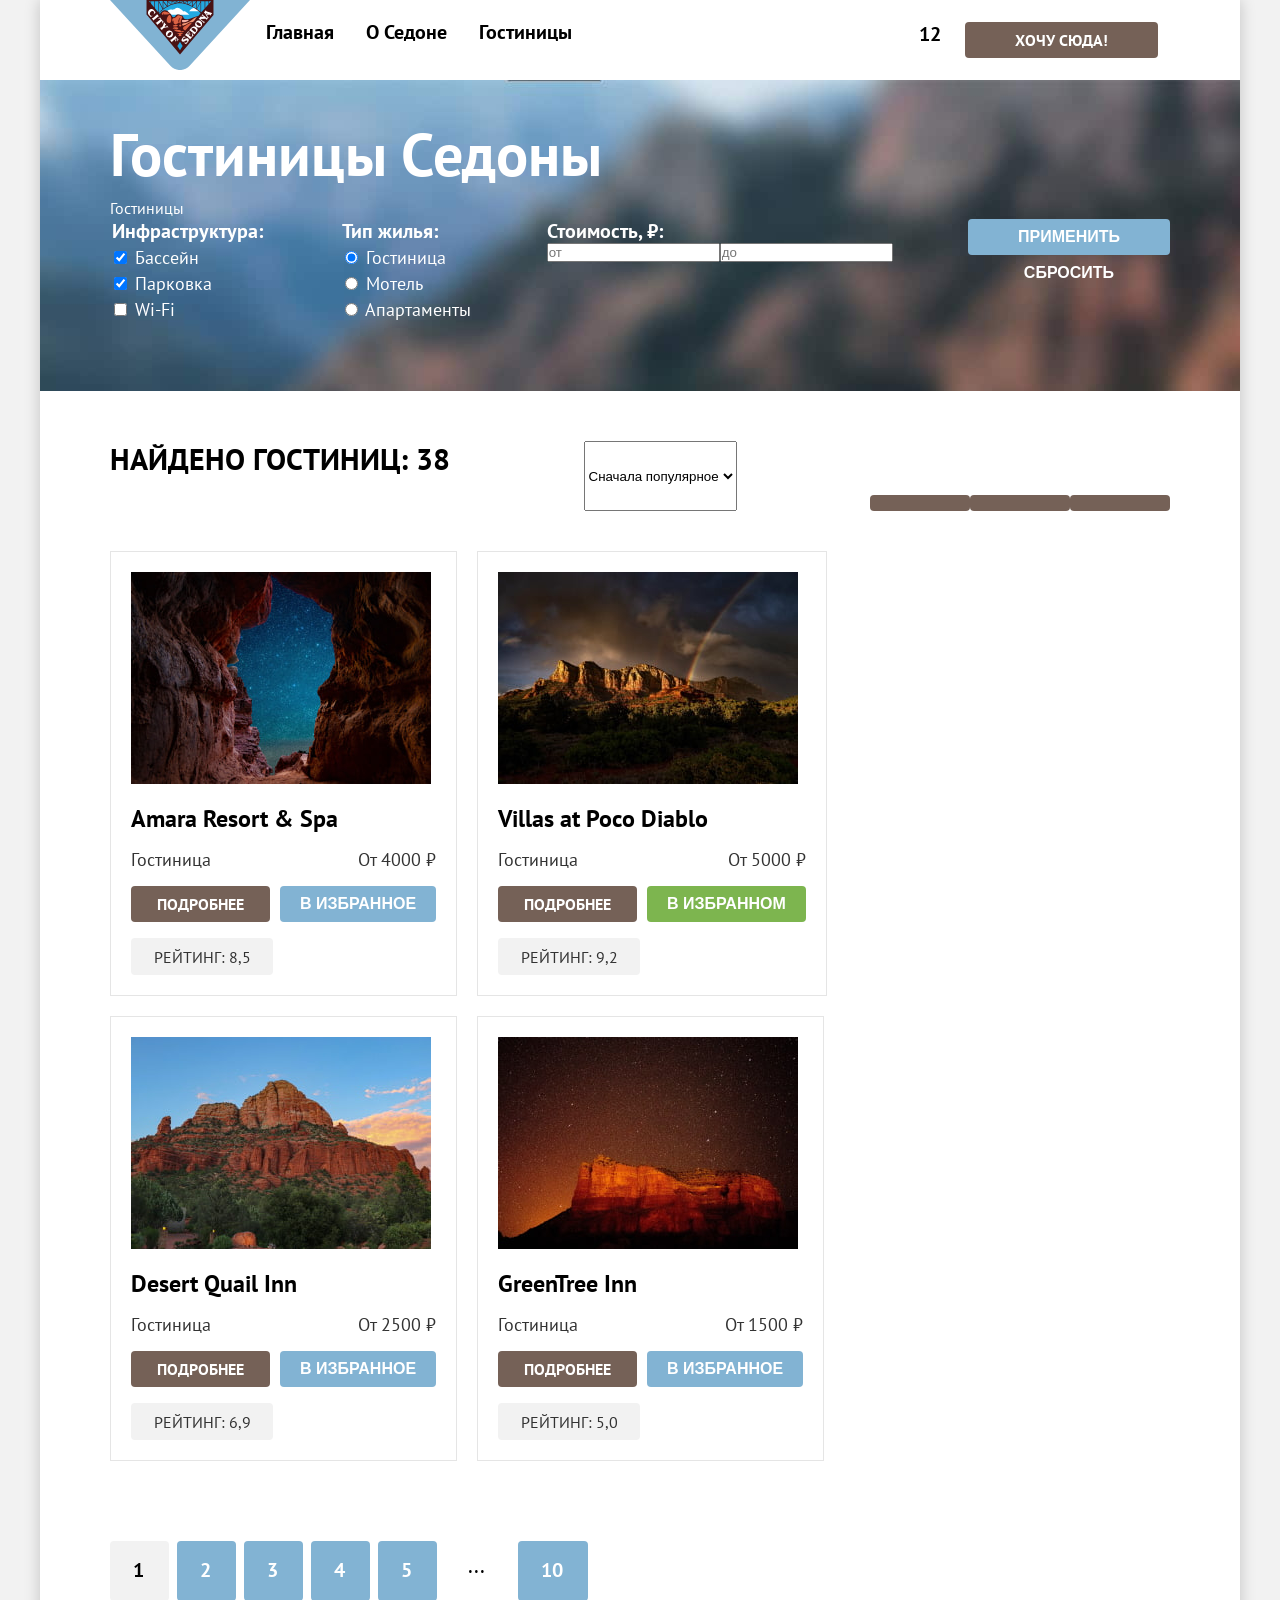
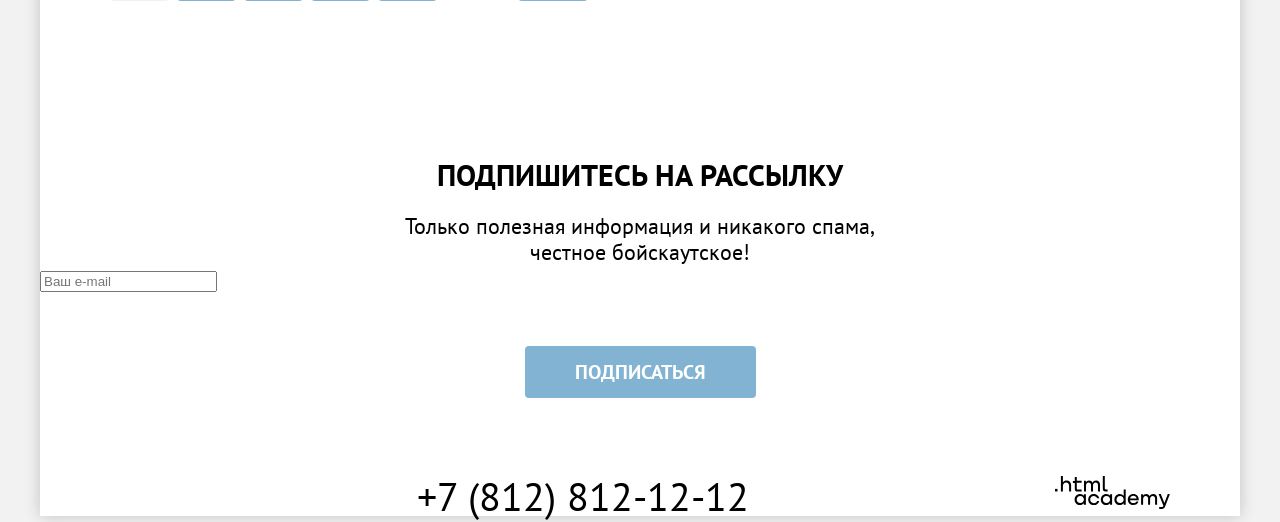
==== commit 837c5d5e: "Обновление разметки" ====
--- a/catalog.html
+++ b/catalog.html
@@ -112,12 +112,18 @@
                                     </li>
                                 </ul>
                             </fieldset>
+                            <div class="price-filter">
                             <label class="catalog-filter-title" for="filter-from">Стоимость, ₽:</label>
+                            <div class="price-filter-forms">
                             <input class="filter-from" type="number" placeholder="от" name="filter-from"
                                 id="filter-from">
                             <input class="filter-to" type="number" placeholder="до" name="filter-to" id="filter-to">
+                        </div>
+                        </div>
+                            <div class="filter-buttons">
                             <button class="button button-submit" type="submit">Применить</button>
                             <button class="button button-reset" type="reset">Сбросить</button>
+                            </div>
                         </form>
                     </section>
                 </section>
--- a/styles/styles.css
+++ b/styles/styles.css
@@ -43,17 +43,20 @@
     font-size: 20px;
     font-weight: 700;
     line-height: 24px;
+
 }
 
 .site-navigation {
     display: flex;
     margin: 0 auto;
     width: 1200px;
+
 }
 
 .logo-link {
-    display: block;
+    display: inline-block;
     margin-left: 70px;
+    margin-bottom: 0;
 }
 
 .nav-list {
@@ -408,7 +411,7 @@
     background-color: #ddeaf2;
     background-repeat: no-repeat;
     background-size: cover;
-    padding: 35px 0 10px 70px;
+    padding: 35px 70px 70px 70px;
     color: #ffffff;
 }
 
@@ -441,6 +444,7 @@
 
 .catalog-filter {
     display: flex;
+    justify-content: space-between;
 }
 
 .catalog-filter-group {
@@ -472,6 +476,16 @@
 
 .control-input {}
 
+.price-filter {
+    display: flex;
+    flex-direction: column;
+}
+
+.price-filter-forms {
+    display: flex;
+    flex-direction:row;
+}
+
 .filter-from {
     margin: 0;
     padding: 0;
@@ -480,6 +494,11 @@
 .filter-to {
     margin: 0;
     padding: 0;
+}
+
+.filter-buttons {
+    display: flex;
+    flex-direction: column;
 }
 
 .button-submit {
